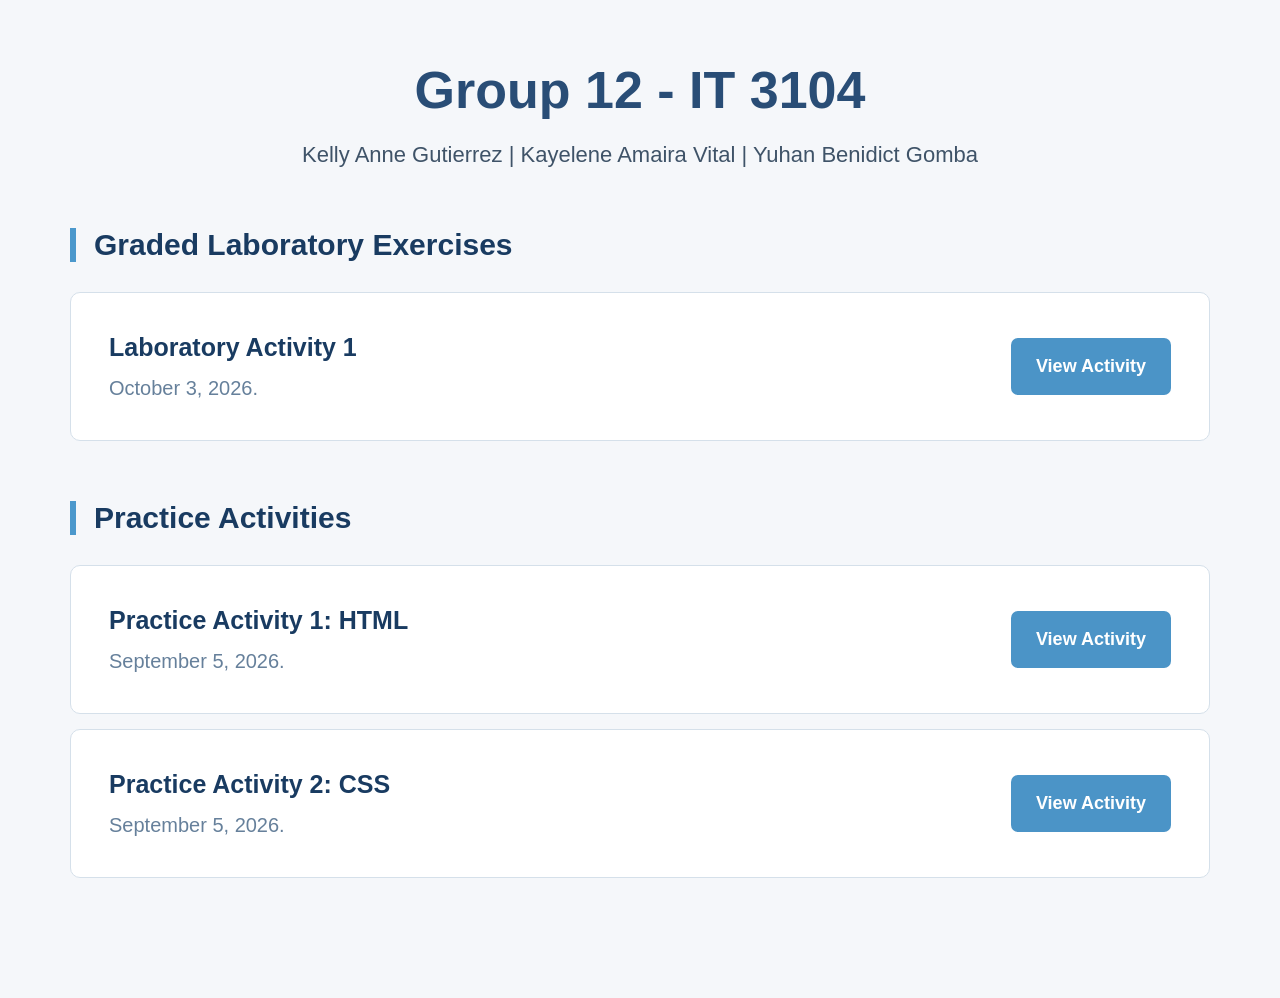
==== index.html @ bbd8fc84 "Update index.html" ====
<!DOCTYPE html>
<html lang="en">
<head>
    <meta charset="UTF-8">
    <meta name="viewport" content="width=device-width, initial-scale=1.0">
    <title>Group 12 - IT 3104</title>

    <link rel="stylesheet" href="style.css">
</head>

<body>

    <div class="container">

        <header>
            <h1>Group 12 - IT 3104</h1>
            <p>
                Kelly Anne Gutierrez |
                Kayelene Amaira Vital |
                Yuhan Benidict Gomba
            </p>
        </header>

       
        <section>

            <h2>Graded Laboratory Exercises</h2>

            <div class="activity-card">

                <div>
                    <h3>Laboratory Activity 1</h3>
                    <p>October 3, 2026.</p>
                </div>

                <a href="Laboratory1.html" class="button">
                    View Activity
                </a>

            </div>

        </section>


       
        <section>

            <h2>Practice Activities</h2>

            <div class="activity-card">

                <div>
                    <h3>Practice Activity 1: HTML</h3>
                    <p>September 5, 2026.</p>
                </div>
                <a href="Practice1.html" class="button">
                    View Activity
                </a>


            </div>


            <div class="activity-card">

                <div>
                    <h3>Practice Activity 2: CSS</h3>
                    <p>September 5, 2026.</p>
                </div>

                <a href="Practice2.html" class="button">
                    View Activity
                </a>

            </div>

        </section>

    </div>

</body>
</html>
---- style.css ----
* {
    box-sizing: border-box;
}

body {
    margin: 0;
    background-color: #f5f7fa;
    font-family: Arial, Helvetica, sans-serif;
    color: #193b61;
}

.container {
    max-width: 1180px;
    margin: auto;
    padding: 25px 20px 60px;
}




header {
    text-align: center;
    margin-bottom: 60px;
}

header h1 {
    font-size: 52px;
    color: #294d76;
    margin-bottom: 20px;
}

header p {
    font-size: 22px;
    color: #3f5368;
}




section {
    margin-bottom: 60px;
}

section h2 {
    font-size: 30px;
    border-left: 6px solid #4b98cc;
    padding-left: 18px;
    margin-bottom: 30px;
}




.activity-card {
    background-color: white;
    border: 1px solid #d5e0ea;
    border-radius: 10px;

    padding: 40px 38px;

    margin-bottom: 15px;

    display: flex;
    align-items: center;
    justify-content: space-between;
}




.activity-card h3 {
    font-size: 25px;
    margin: 0 0 15px;
    color: #193b61;
}

.activity-card p {
    margin: 0;
    font-size: 20px;
    color: #66809b;
}




.button {
    display: inline-block;

    background-color: #4b94c7;
    color: white;

    text-decoration: none;

    padding: 18px 25px;

    border-radius: 7px;

    font-size: 18px;
    font-weight: bold;
}

.button:hover {
    background-color: #357dab;
}



@media (max-width: 700px) {

    header h1 {
        font-size: 36px;
    }

    header p {
        font-size: 16px;
    }

    .activity-card {
        flex-direction: column;
        align-items: flex-start;
        gap: 25px;
    }

    .button {
        width: 100%;
        text-align: center;
    }

}
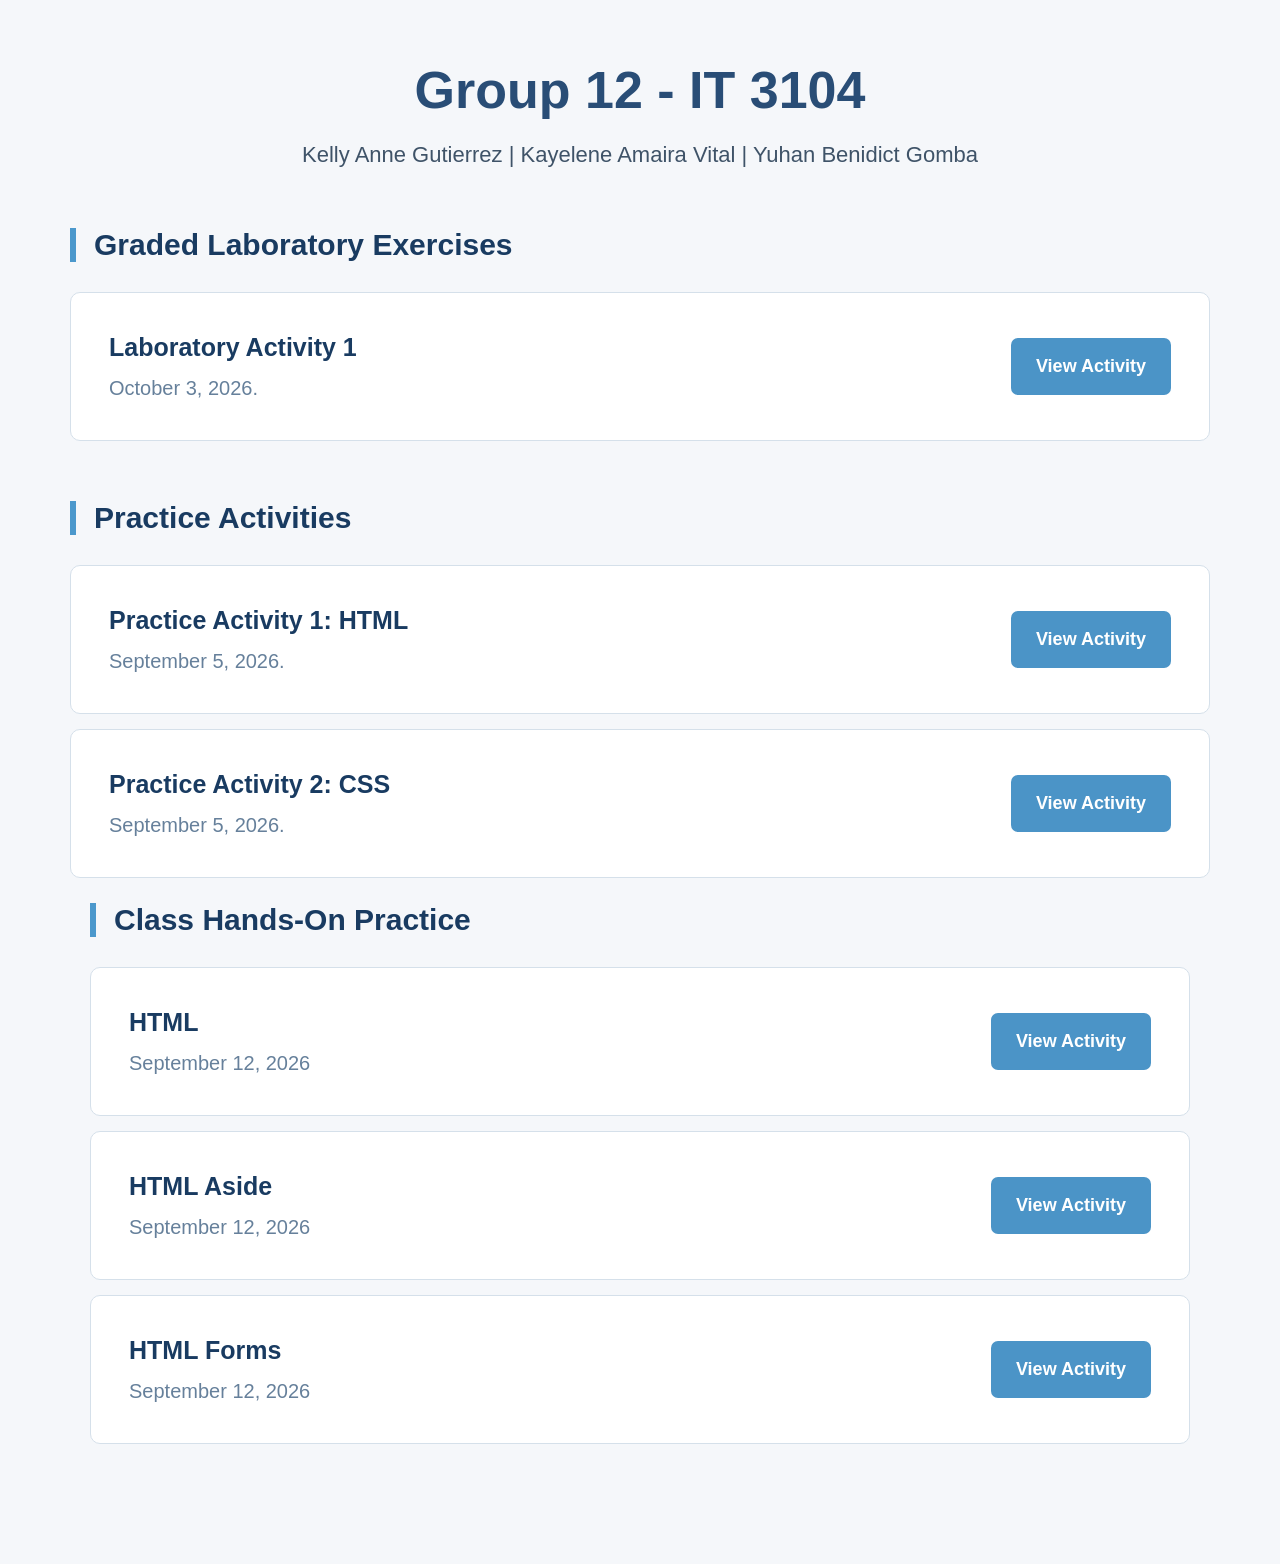
==== commit eb2e0564: "Add files via upload" ====
--- a/index.html
+++ b/index.html
@@ -73,10 +73,45 @@
                 </a>
 
             </div>
+            
+<section class="hands-on-practice">
+    <h2>Class Hands-On Practice</h2>
+
+    <div class="practice-item">
+        <div>
+            <h3>HTML</h3>
+            <p>September 12, 2026</p>
+        </div>
+        <a href="Practice1.html" class="practice-button">
+            View Activity
+        </a>
+    </div>
+
+    <div class="practice-item">
+        <div>
+            <h3>HTML Aside</h3>
+            <p>September 12, 2026</p>
+        </div>
+        <a href="Practice2.html" class="practice-button">
+            View Activity
+        </a>
+    </div>
+
+    <div class="practice-item">
+        <div>
+            <h3>HTML Forms</h3>
+            <p>September 12, 2026</p>
+        </div>
+        <a href="Laboratory1.html" class="practice-button">
+            View Activity
+        </a>
+    </div>
+</section>
+
 
         </section>
 
     </div>
 
 </body>
-</html>
+</html>
--- a/style.css
+++ b/style.css
@@ -1,3 +1,5 @@
+
+
 * {
     box-sizing: border-box;
 }
@@ -14,8 +16,6 @@
     margin: auto;
     padding: 25px 20px 60px;
 }
-
-
 
 
 header {
@@ -35,14 +35,13 @@
 }
 
 
-
-
 section {
     margin-bottom: 60px;
 }
 
 section h2 {
     font-size: 30px;
+    color: #193b61;
     border-left: 6px solid #4b98cc;
     padding-left: 18px;
     margin-bottom: 30px;
@@ -50,23 +49,17 @@
 
 
 
-
 .activity-card {
     background-color: white;
     border: 1px solid #d5e0ea;
     border-radius: 10px;
-
     padding: 40px 38px;
-
     margin-bottom: 15px;
 
     display: flex;
     align-items: center;
     justify-content: space-between;
 }
-
-
-
 
 .activity-card h3 {
     font-size: 25px;
@@ -80,29 +73,83 @@
     color: #66809b;
 }
 
-
-
-
 .button {
     display: inline-block;
-
     background-color: #4b94c7;
     color: white;
-
     text-decoration: none;
-
     padding: 18px 25px;
-
     border-radius: 7px;
-
     font-size: 18px;
     font-weight: bold;
+    text-align: center;
 }
 
 .button:hover {
     background-color: #357dab;
 }
 
+
+
+.hands-on-practice {
+    max-width: 1180px;
+    margin: 0 auto 60px;
+    padding: 0 20px;
+    font-family: Arial, Helvetica, sans-serif;
+    color: #193b61;
+}
+
+.hands-on-practice h2 {
+    font-size: 30px;
+    color: #193b61;
+    border-left: 6px solid #4b98cc;
+    padding-left: 18px;
+    margin-bottom: 30px;
+}
+
+
+
+.hands-on-practice .practice-item {
+    background-color: white;
+    border: 1px solid #d5e0ea;
+    border-radius: 10px;
+    padding: 40px 38px;
+    margin-bottom: 15px;
+
+    display: flex;
+    align-items: center;
+    justify-content: space-between;
+}
+
+.hands-on-practice .practice-item h3 {
+    font-size: 25px;
+    margin: 0 0 15px;
+    color: #193b61;
+}
+
+.hands-on-practice .practice-item p {
+    margin: 0;
+    font-size: 20px;
+    color: #66809b;
+}
+
+
+
+.hands-on-practice .practice-button {
+    display: inline-block;
+    background-color: #4b94c7;
+    color: white;
+    text-decoration: none;
+    padding: 18px 25px;
+    border-radius: 7px;
+    font-size: 18px;
+    font-weight: bold;
+    text-align: center;
+}
+
+.hands-on-practice .practice-button:hover {
+    background-color: #357dab;
+}
 
 
 @media (max-width: 700px) {
@@ -115,6 +162,11 @@
         font-size: 16px;
     }
 
+    section h2,
+    .hands-on-practice h2 {
+        font-size: 25px;
+    }
+
     .activity-card {
         flex-direction: column;
         align-items: flex-start;
@@ -123,7 +175,15 @@
 
     .button {
         width: 100%;
-        text-align: center;
     }
 
+    .hands-on-practice .practice-item {
+        flex-direction: column;
+        align-items: flex-start;
+        gap: 25px;
+    }
+
+    .hands-on-practice .practice-button {
+        width: 100%;
+    }
 }
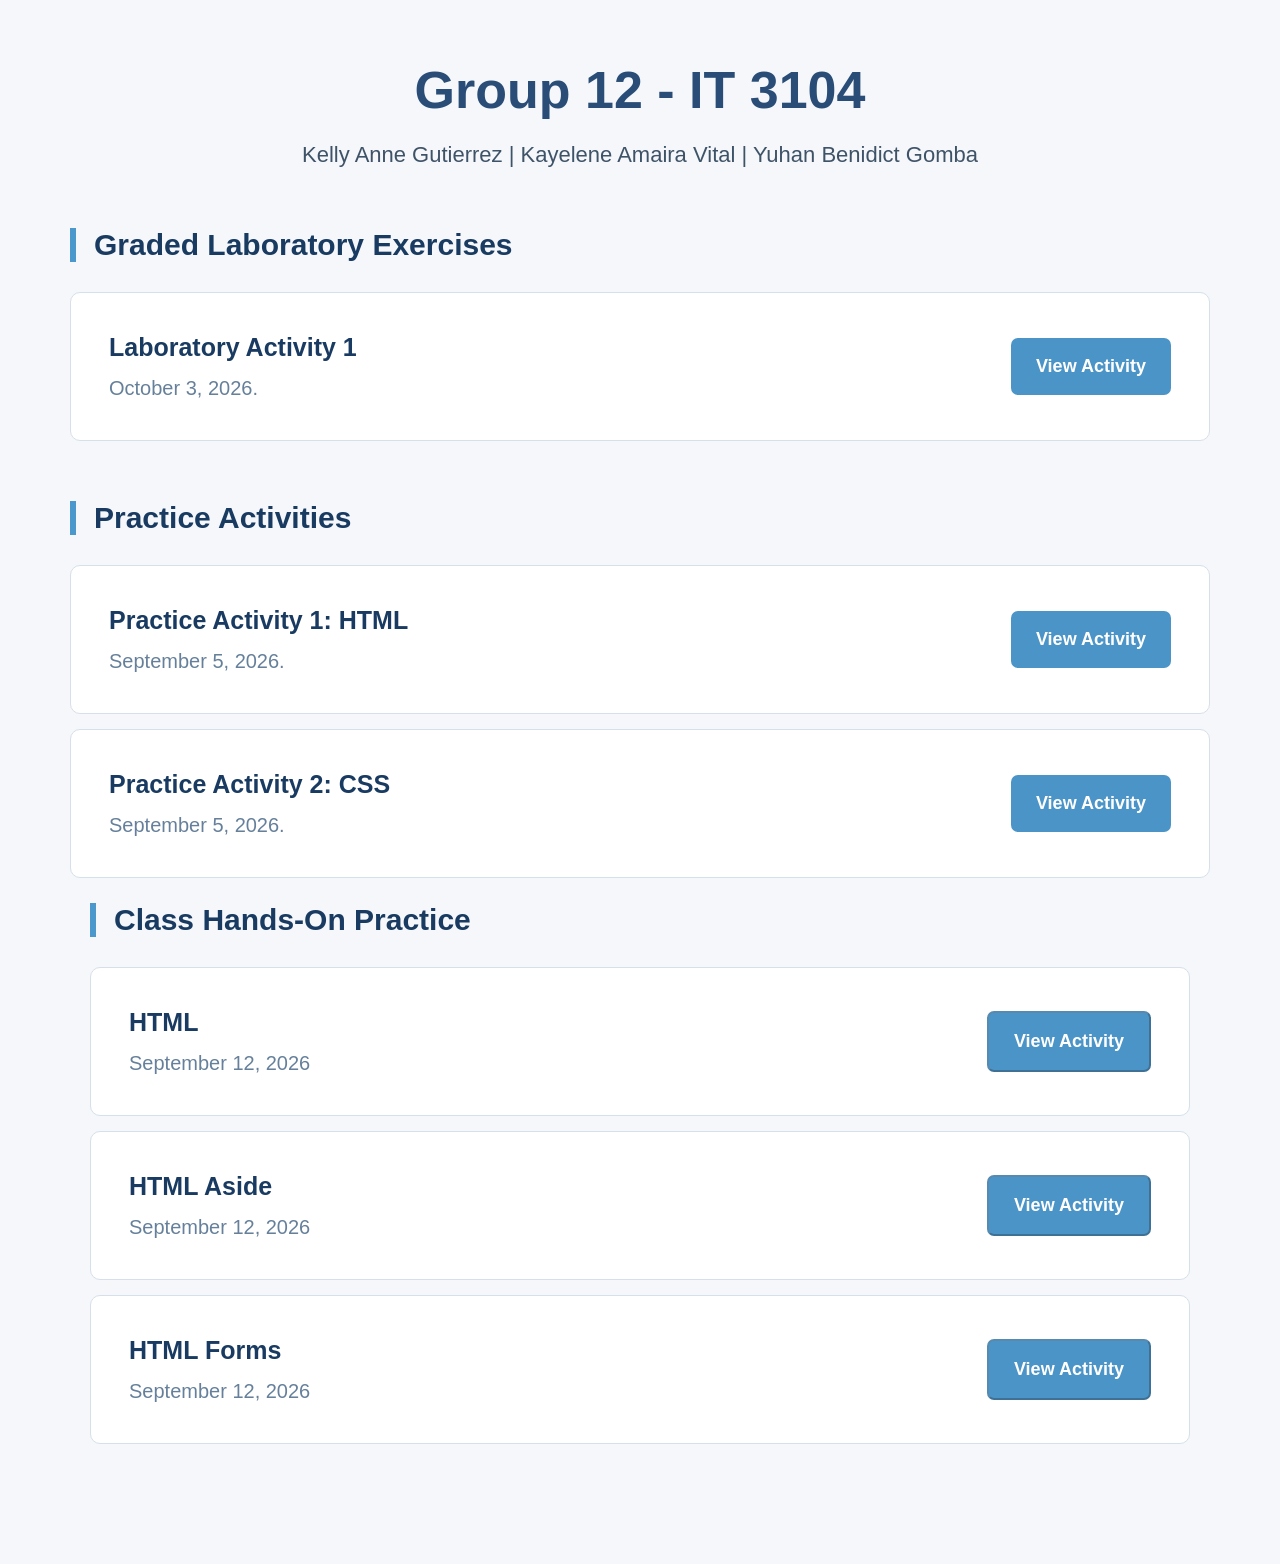
==== commit cc51893b: "Update index.html" ====
--- a/index.html
+++ b/index.html
@@ -82,7 +82,7 @@
             <h3>HTML</h3>
             <p>September 12, 2026</p>
         </div>
-        <a href="Practice1.html" class="practice-button">
+       <button class="practice-button" type="button" disabled>
             View Activity
         </a>
     </div>
@@ -92,7 +92,7 @@
             <h3>HTML Aside</h3>
             <p>September 12, 2026</p>
         </div>
-        <a href="Practice2.html" class="practice-button">
+       <button class="practice-button" type="button" disabled>
             View Activity
         </a>
     </div>
@@ -102,7 +102,7 @@
             <h3>HTML Forms</h3>
             <p>September 12, 2026</p>
         </div>
-        <a href="Laboratory1.html" class="practice-button">
+         <button class="practice-button" type="button" disabled>
             View Activity
         </a>
     </div>
@@ -114,4 +114,4 @@
     </div>
 
 </body>
-</html>+</html>
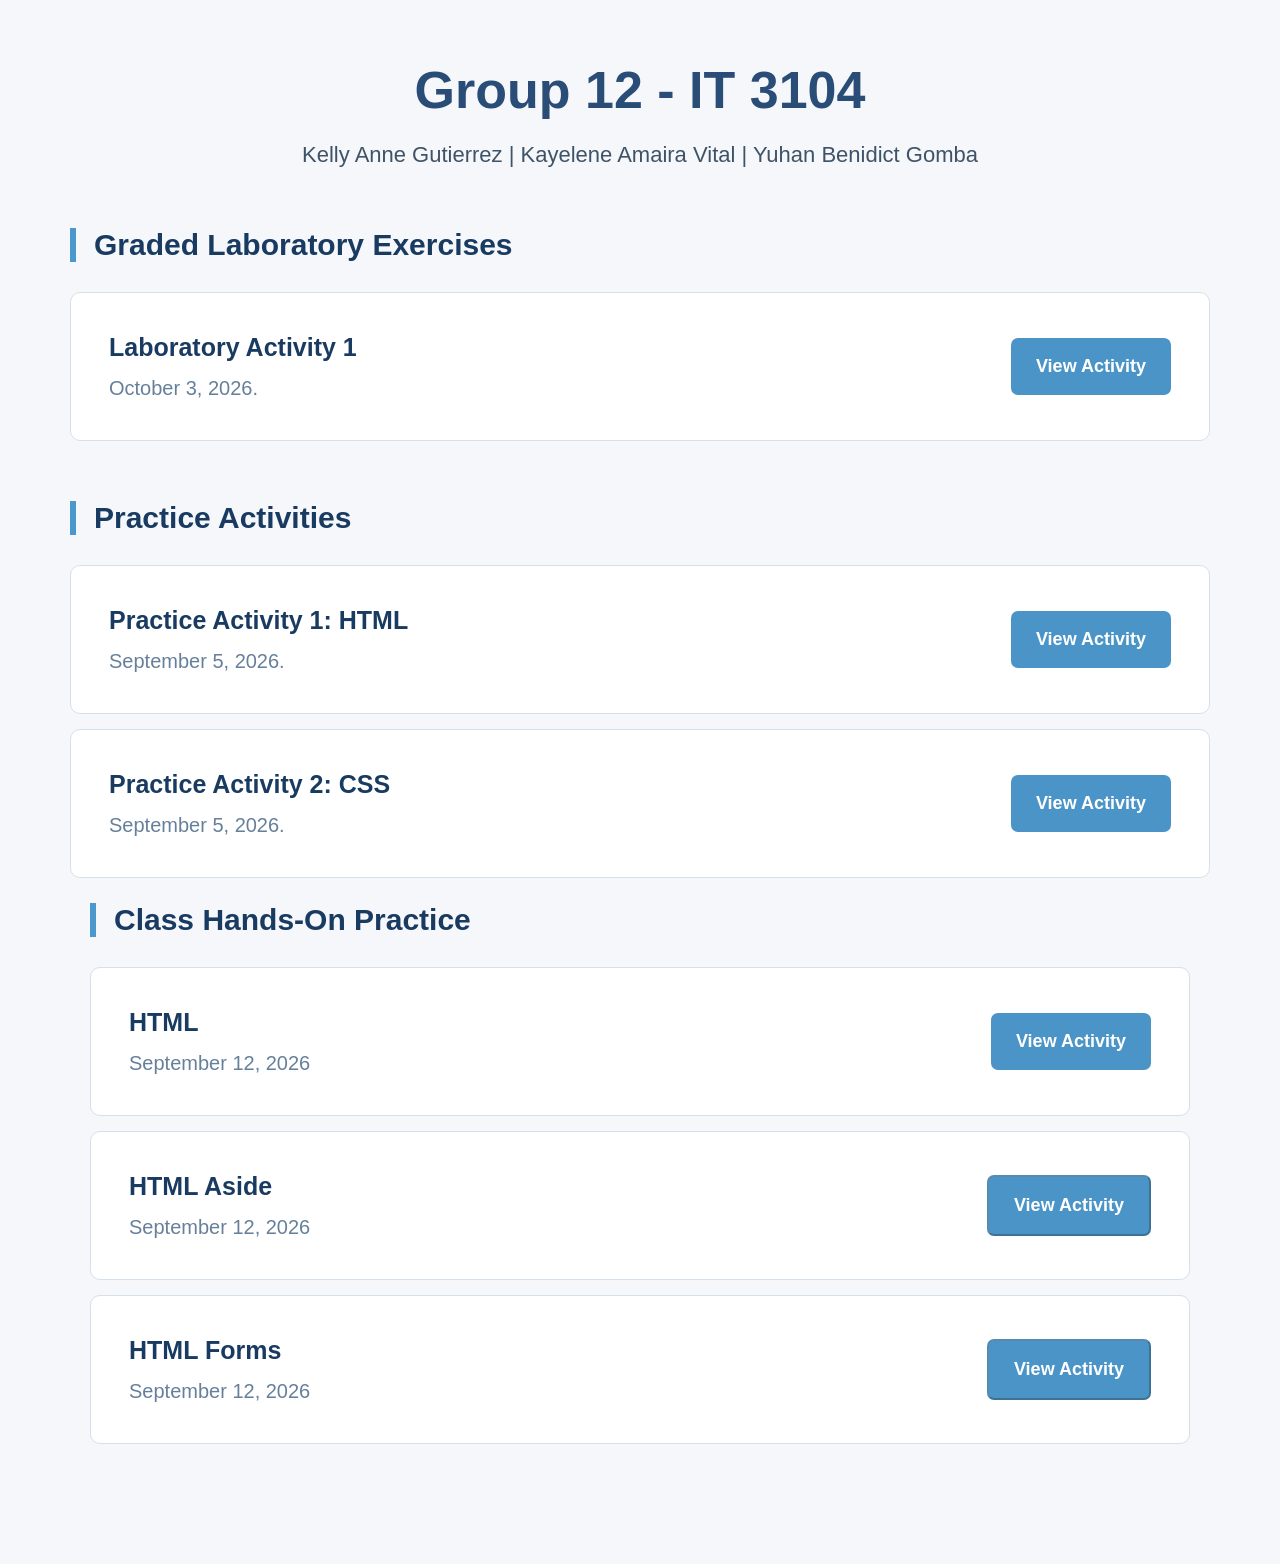
==== commit a191fb6f: "Update index.html" ====
--- a/index.html
+++ b/index.html
@@ -82,7 +82,7 @@
             <h3>HTML</h3>
             <p>September 12, 2026</p>
         </div>
-       <button class="practice-button" type="button" disabled>
+      <a href="Practice1.html" class="practice-button">
             View Activity
         </a>
     </div>
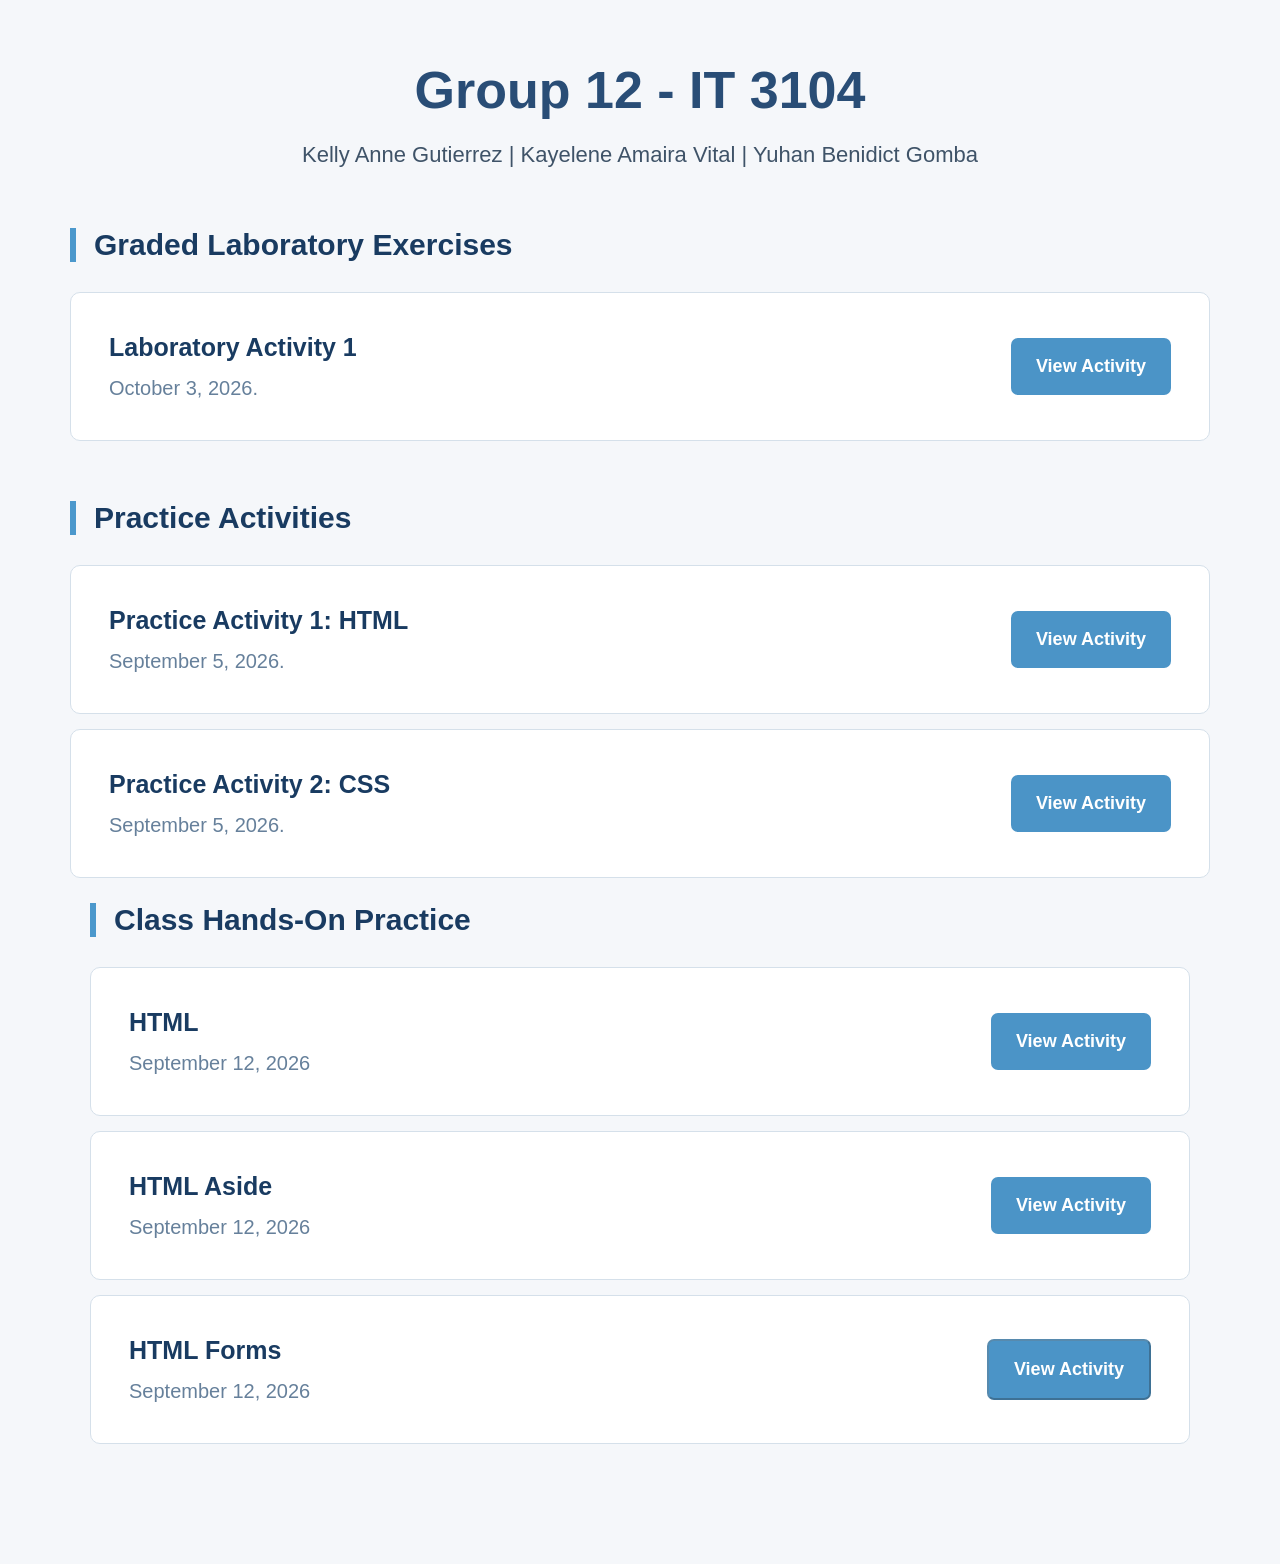
==== commit cd4cea13: "Refactor index.html for hands-on practice activities Updated hands-on practice section with new link" ====
--- a/index.html
+++ b/index.html
@@ -77,22 +77,25 @@
 <section class="hands-on-practice">
     <h2>Class Hands-On Practice</h2>
 
-    <div class="practice-item">
-        <div>
-            <h3>HTML</h3>
-            <p>September 12, 2026</p>
-        </div>
-      <a href="Practice1.html" class="practice-button">
-            View Activity
-        </a>
+
+<div class="practice-item">
+    <div>
+        <h3>HTML</h3>
+        <p>September 12, 2026</p>
     </div>
+
+    <a href="html.html" class="practice-button">
+        View Activity
+    </a>
+</div>
+
 
     <div class="practice-item">
         <div>
             <h3>HTML Aside</h3>
             <p>September 12, 2026</p>
         </div>
-       <button class="practice-button" type="button" disabled>
+        <a href="htmlaside.html" class="practice-button">
             View Activity
         </a>
     </div>
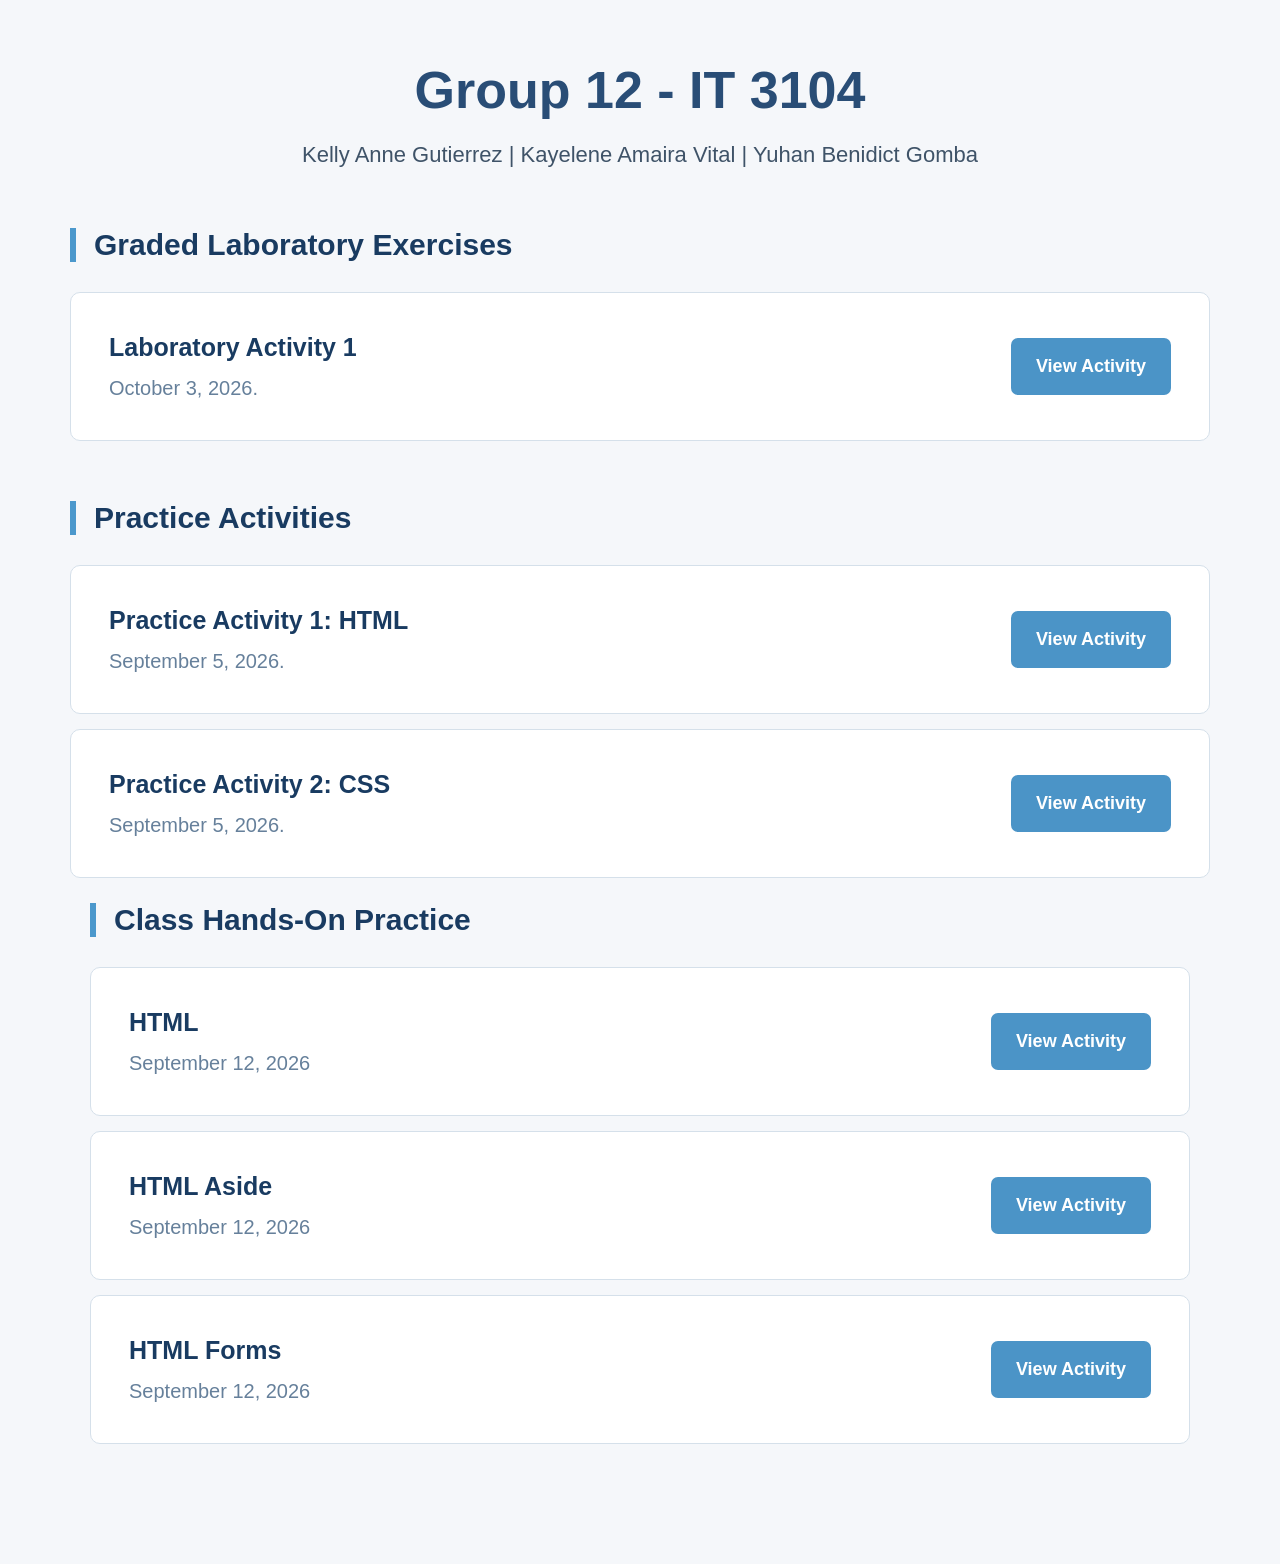
==== commit ad1cd11c: "Fix HTML structure and update activity links" ====
--- a/index.html
+++ b/index.html
@@ -105,7 +105,7 @@
             <h3>HTML Forms</h3>
             <p>September 12, 2026</p>
         </div>
-         <button class="practice-button" type="button" disabled>
+     <a href="htmlform.html" class="practice-button">
             View Activity
         </a>
     </div>
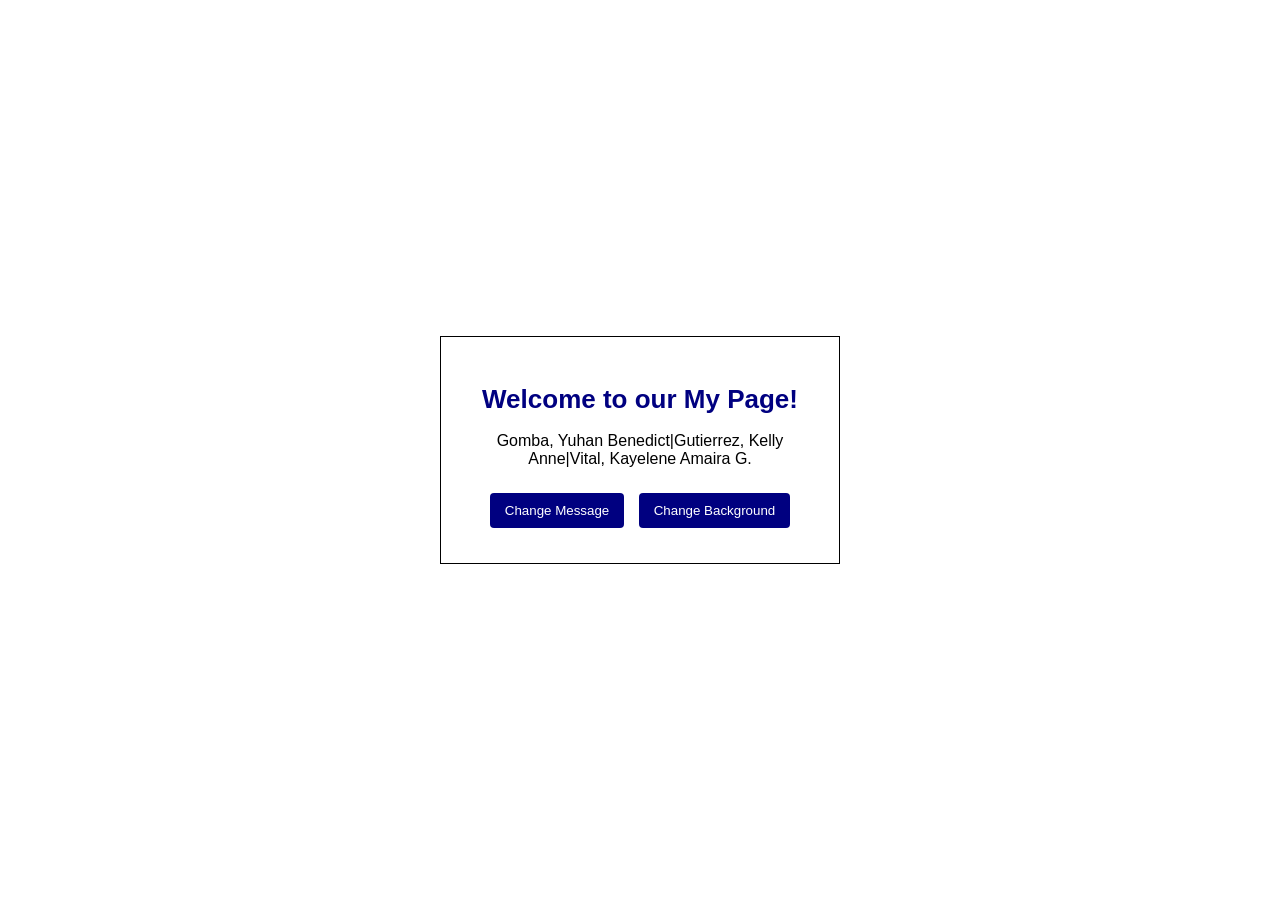
==== commit 91a717c1: "Laboratory_2" ====
--- a/index.html
+++ b/index.html
@@ -3,118 +3,23 @@
 <head>
     <meta charset="UTF-8">
     <meta name="viewport" content="width=device-width, initial-scale=1.0">
-    <title>Group 12 - IT 3104</title>
+    <title>My First Interactive Page</title>
 
+    
     <link rel="stylesheet" href="style.css">
 </head>
-
 <body>
 
     <div class="container">
+        <h1>Welcome to our My Page!</h1>
 
-        <header>
-            <h1>Group 12 - IT 3104</h1>
-            <p>
-                Kelly Anne Gutierrez |
-                Kayelene Amaira Vital |
-                Yuhan Benidict Gomba
-            </p>
-        </header>
+        <p id="message">Gomba, Yuhan Benedict|Gutierrez, Kelly Anne|Vital, Kayelene Amaira G.</p>
 
-       
-        <section>
-
-            <h2>Graded Laboratory Exercises</h2>
-
-            <div class="activity-card">
-
-                <div>
-                    <h3>Laboratory Activity 1</h3>
-                    <p>October 3, 2026.</p>
-                </div>
-
-                <a href="Laboratory1.html" class="button">
-                    View Activity
-                </a>
-
-            </div>
-
-        </section>
-
-
-       
-        <section>
-
-            <h2>Practice Activities</h2>
-
-            <div class="activity-card">
-
-                <div>
-                    <h3>Practice Activity 1: HTML</h3>
-                    <p>September 5, 2026.</p>
-                </div>
-                <a href="Practice1.html" class="button">
-                    View Activity
-                </a>
-
-
-            </div>
-
-
-            <div class="activity-card">
-
-                <div>
-                    <h3>Practice Activity 2: CSS</h3>
-                    <p>September 5, 2026.</p>
-                </div>
-
-                <a href="Practice2.html" class="button">
-                    View Activity
-                </a>
-
-            </div>
-            
-<section class="hands-on-practice">
-    <h2>Class Hands-On Practice</h2>
-
-
-<div class="practice-item">
-    <div>
-        <h3>HTML</h3>
-        <p>September 12, 2026</p>
+        <button id="changeMessage">Change Message</button>
+        <button id="changeBackground">Change Background</button>
     </div>
 
-    <a href="html.html" class="practice-button">
-        View Activity
-    </a>
-</div>
-
-
-    <div class="practice-item">
-        <div>
-            <h3>HTML Aside</h3>
-            <p>September 12, 2026</p>
-        </div>
-        <a href="htmlaside.html" class="practice-button">
-            View Activity
-        </a>
-    </div>
-
-    <div class="practice-item">
-        <div>
-            <h3>HTML Forms</h3>
-            <p>September 12, 2026</p>
-        </div>
-     <a href="htmlform.html" class="practice-button">
-            View Activity
-        </a>
-    </div>
-</section>
-
-
-        </section>
-
-    </div>
-
+    
+    <script src="script.js"></script>
 </body>
 </html>
--- a/style.css
+++ b/style.css
@@ -1,189 +1,40 @@
+body {
+    font-family: Arial, sans-serif;
+    background-color: white;
+    margin: 0;
+    padding: 0;
 
-
-* {
+    display: flex;
+    justify-content: center;
+    align-items: center;
+    min-height: 100vh;
+}
+.container {
+    width: 400px;
+    padding: 30px;
+    text-align: center;
+    background-color: white;
+    border: 1px solid black;
     box-sizing: border-box;
 }
-
-body {
-    margin: 0;
-    background-color: #f5f7fa;
-    font-family: Arial, Helvetica, sans-serif;
-    color: #193b61;
+h1 {
+    color: navy;
+    font-size: 26px;
 }
-
-.container {
-    max-width: 1180px;
-    margin: auto;
-    padding: 25px 20px 60px;
-}
-
-
-header {
-    text-align: center;
-    margin-bottom: 60px;
-}
-
-header h1 {
-    font-size: 52px;
-    color: #294d76;
+p {
+    font-size: 16px;
+    color: black;
     margin-bottom: 20px;
 }
-
-header p {
-    font-size: 22px;
-    color: #3f5368;
+button {
+    background-color: navy;
+    color: white;
+    border: none;
+    padding: 10px 15px;
+    margin: 5px;
+    cursor: pointer;
+    border-radius: 4px;
 }
-
-
-section {
-    margin-bottom: 60px;
+button:hover {
+    background-color: blue;
 }
-
-section h2 {
-    font-size: 30px;
-    color: #193b61;
-    border-left: 6px solid #4b98cc;
-    padding-left: 18px;
-    margin-bottom: 30px;
-}
-
-
-
-.activity-card {
-    background-color: white;
-    border: 1px solid #d5e0ea;
-    border-radius: 10px;
-    padding: 40px 38px;
-    margin-bottom: 15px;
-
-    display: flex;
-    align-items: center;
-    justify-content: space-between;
-}
-
-.activity-card h3 {
-    font-size: 25px;
-    margin: 0 0 15px;
-    color: #193b61;
-}
-
-.activity-card p {
-    margin: 0;
-    font-size: 20px;
-    color: #66809b;
-}
-
-.button {
-    display: inline-block;
-    background-color: #4b94c7;
-    color: white;
-    text-decoration: none;
-    padding: 18px 25px;
-    border-radius: 7px;
-    font-size: 18px;
-    font-weight: bold;
-    text-align: center;
-}
-
-.button:hover {
-    background-color: #357dab;
-}
-
-
-
-.hands-on-practice {
-    max-width: 1180px;
-    margin: 0 auto 60px;
-    padding: 0 20px;
-    font-family: Arial, Helvetica, sans-serif;
-    color: #193b61;
-}
-
-.hands-on-practice h2 {
-    font-size: 30px;
-    color: #193b61;
-    border-left: 6px solid #4b98cc;
-    padding-left: 18px;
-    margin-bottom: 30px;
-}
-
-
-
-.hands-on-practice .practice-item {
-    background-color: white;
-    border: 1px solid #d5e0ea;
-    border-radius: 10px;
-    padding: 40px 38px;
-    margin-bottom: 15px;
-
-    display: flex;
-    align-items: center;
-    justify-content: space-between;
-}
-
-.hands-on-practice .practice-item h3 {
-    font-size: 25px;
-    margin: 0 0 15px;
-    color: #193b61;
-}
-
-.hands-on-practice .practice-item p {
-    margin: 0;
-    font-size: 20px;
-    color: #66809b;
-}
-
-
-
-.hands-on-practice .practice-button {
-    display: inline-block;
-    background-color: #4b94c7;
-    color: white;
-    text-decoration: none;
-    padding: 18px 25px;
-    border-radius: 7px;
-    font-size: 18px;
-    font-weight: bold;
-    text-align: center;
-}
-
-.hands-on-practice .practice-button:hover {
-    background-color: #357dab;
-}
-
-
-@media (max-width: 700px) {
-
-    header h1 {
-        font-size: 36px;
-    }
-
-    header p {
-        font-size: 16px;
-    }
-
-    section h2,
-    .hands-on-practice h2 {
-        font-size: 25px;
-    }
-
-    .activity-card {
-        flex-direction: column;
-        align-items: flex-start;
-        gap: 25px;
-    }
-
-    .button {
-        width: 100%;
-    }
-
-    .hands-on-practice .practice-item {
-        flex-direction: column;
-        align-items: flex-start;
-        gap: 25px;
-    }
-
-    .hands-on-practice .practice-button {
-        width: 100%;
-    }
-}
